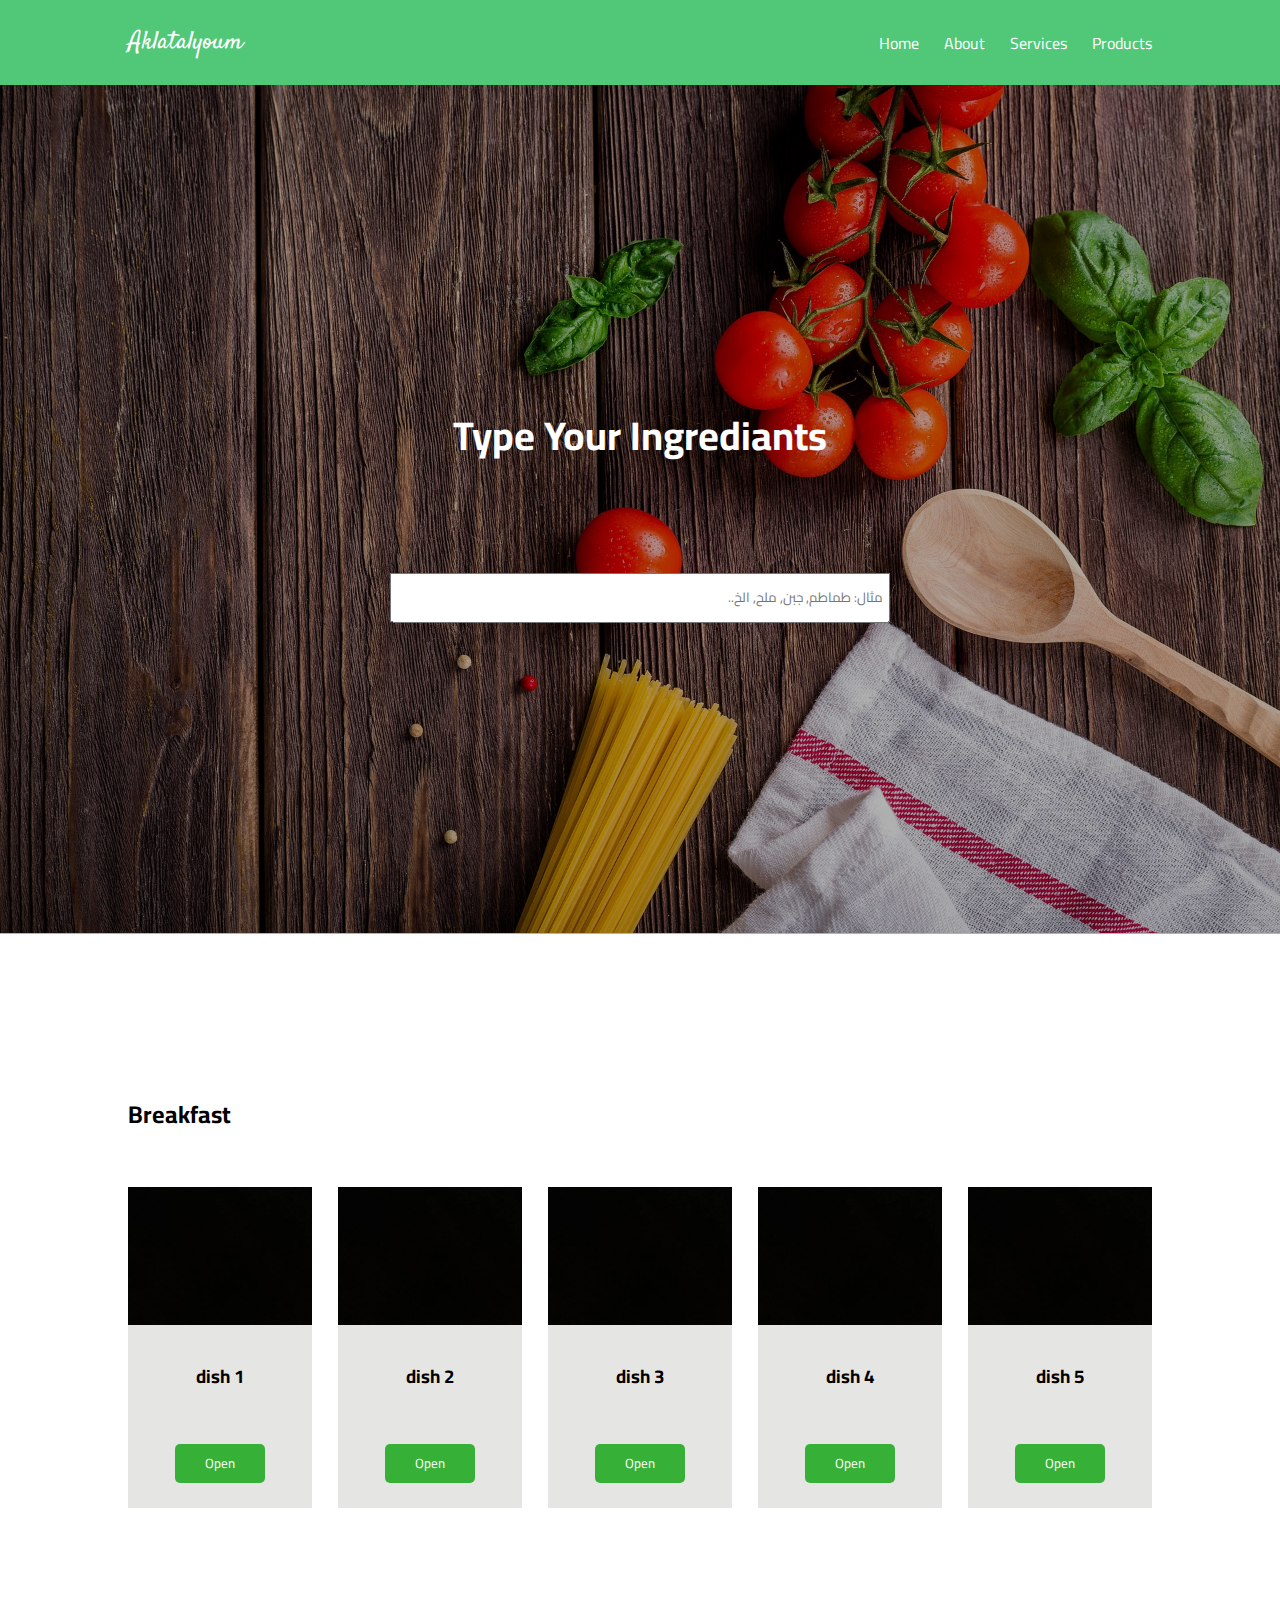
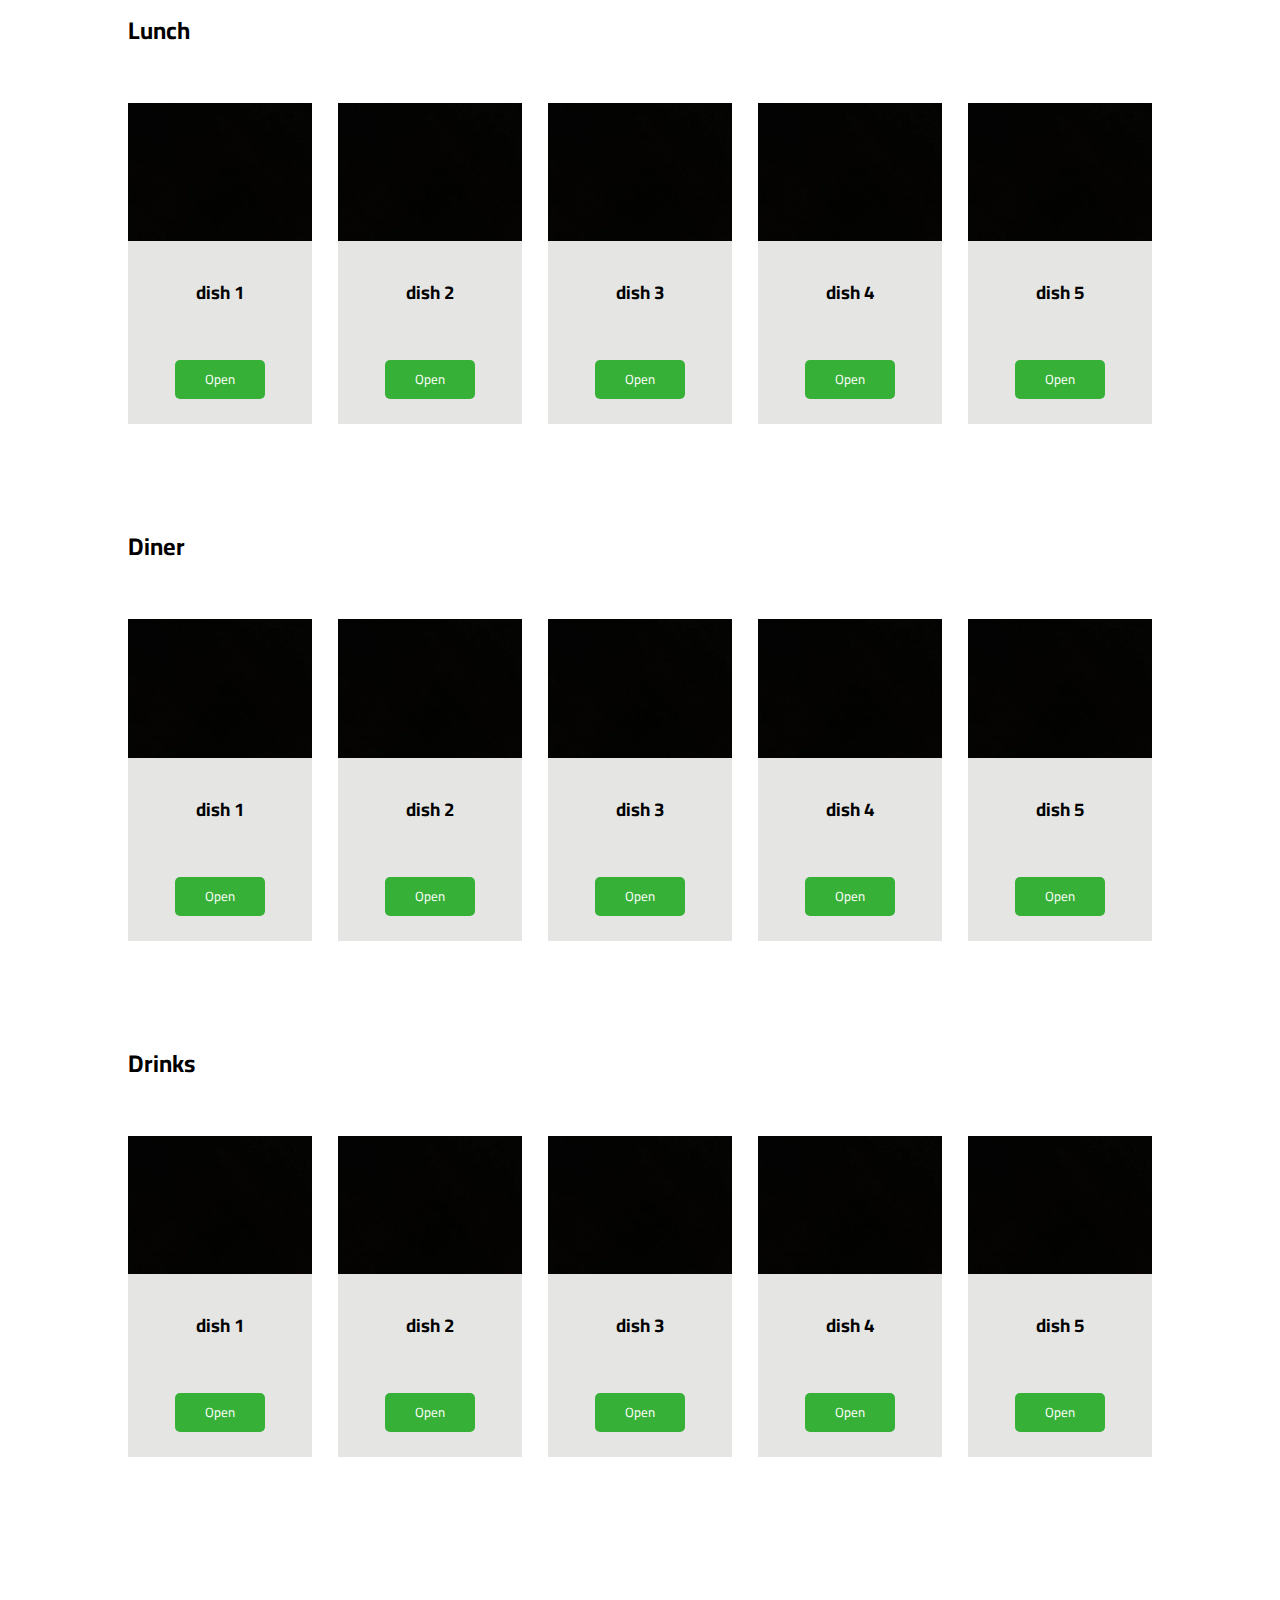
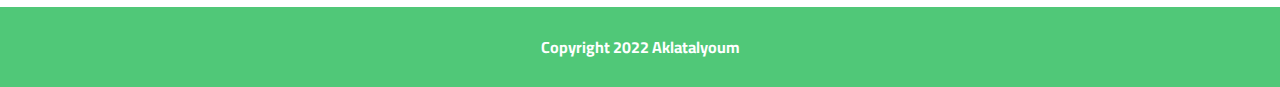
==== index.html @ df95ae71 "Add files via upload" ====
<!DOCTYPE html>
<html lang="en">
<head>
    <meta charset="UTF-8">
    <meta http-equiv="X-UA-Compatible" content="IE=edge">
    <meta name="viewport" content="width=device-width, initial-scale=1.0">
    <title>Aklatalyoum</title>
    <link rel="stylesheet" href="css/styles.css">
    <script src="js/index.js"></script>
</head>
<body>

    <!-- Nav Start -->

    <nav>

        <div class="container">

            <div class="logo">
                <p>Aklatalyoum</p>
            </div>

            <div class="links">
                <ul>
                    <a href="#"><li>Home</li></a>
                    <a href="#"><li>About</li></a>
                    <a href="#"><li>Services</li></a>
                    <a href="#"><li>Products</li></a>
                </ul>
            </div>

            <div class="menu" onclick="menu()">
                <svg xmlns="http://www.w3.org/2000/svg" viewBox="0 0 448 512"><!--! Font Awesome Pro 6.2.0 by @fontawesome - https://fontawesome.com License - https://fontawesome.com/license (Commercial License) Copyright 2022 Fonticons, Inc. --><path d="M0 96C0 78.3 14.3 64 32 64H416c17.7 0 32 14.3 32 32s-14.3 32-32 32H32C14.3 128 0 113.7 0 96zM0 256c0-17.7 14.3-32 32-32H416c17.7 0 32 14.3 32 32s-14.3 32-32 32H32c-17.7 0-32-14.3-32-32zM448 416c0 17.7-14.3 32-32 32H32c-17.7 0-32-14.3-32-32s14.3-32 32-32H416c17.7 0 32 14.3 32 32z"/></svg>
            </div>

        </div>

    </nav>

    <!-- Nav End -->

    <!-- Hero Start -->

    <section class="hero-section">

        <div class="container">

            <div class="background">

                <div class="image">

                    <img src="images/background.jpg" alt="background" class="background-image">

                    <div class="overlay">

                        <div class="text">
                            <h1>Type Your Ingrediants</h1>
                            <input type="text" placeholder="مثال: طماطم, جبن, ملح, الخ..">
                        </div>

                    </div>
                </div>

            </div>

        </div>

    </section>

    <!-- Hero End -->

    <!-- Main Start -->

    <section class="main-section">

        <div class="container">

            <div class="breakfast food-section">

                <div class="title">

                    <h2>Breakfast</h2>

                </div>

                <div class="dishes">

                    <div class="dish-1 dish">

                        <div class="image">
                            <img src="images/dish.jpg" alt="">
                        </div>

                        <div class="dish-name">
                            <h3>dish 1</h3>
                        </div>

                        <div class="dish-button">
                            <a href="html/breakfast/breakfast-1.html"><button>Open</button></a>
                        </div>

                    </div>
    
                    <div class="dish-2 dish">

                        <div class="image">
                            <img src="images/dish.jpg" alt="">
                        </div>

                        <div class="dish-name">
                            <h3>dish 2</h3>
                        </div>

                        <div class="dish-button">
                            <a href="html/breakfast/breakfast-2.html"><button>Open</button></a>
                        </div>

                    </div>
    
                    <div class="dish-3 dish">

                        <div class="image">
                            <img src="images/dish.jpg" alt="">
                        </div>

                        <div class="dish-name">
                            <h3>dish 3</h3>
                        </div>

                        <div class="dish-button">
                            <a href="html/breakfast/breakfast-3.html"><button>Open</button></a>
                        </div>

                    </div>
    
                    <div class="dish-4 dish">

                        <div class="image">
                            <img src="images/dish.jpg" alt="">
                        </div>

                        <div class="dish-name">
                            <h3>dish 4</h3>
                        </div>

                        <div class="dish-button">
                            <a href="html/breakfast/breakfast-4.html"><button>Open</button></a>
                        </div>

                    </div>
    
                    <div class="dish-5 dish">

                        <div class="image">
                            <img src="images/dish.jpg" alt="">
                        </div>

                        <div class="dish-name">
                            <h3>dish 5</h3>
                        </div>

                        <div class="dish-button">
                            <a href="html/breakfast/breakfast-5.html"><button>Open</button></a>
                        </div>

                    </div>

                </div>

            </div>

            <div class="lunch food-section">

                <div class="title">

                    <h2>Lunch</h2>
                    
                </div>

                <div class="dishes">

                    <div class="dish-1 dish">

                        <div class="image">
                            <img src="images/dish.jpg" alt="">
                        </div>

                        <div class="dish-name">
                            <h3>dish 1</h3>
                        </div>

                        <div class="dish-button">
                            <a href="html/lunch/lunch-1.html"><button>Open</button></a>
                        </div>

                    </div>
    
                    <div class="dish-2 dish">

                        <div class="image">
                            <img src="images/dish.jpg" alt="">
                        </div>

                        <div class="dish-name">
                            <h3>dish 2</h3>
                        </div>

                        <div class="dish-button">
                            <a href="html/lunch/lunch-2.html"><button>Open</button></a>
                        </div>

                    </div>
    
                    <div class="dish-3 dish">

                        <div class="image">
                            <img src="images/dish.jpg" alt="">
                        </div>

                        <div class="dish-name">
                            <h3>dish 3</h3>
                        </div>

                        <div class="dish-button">
                            <a href="html/lunch/lunch-3.html"><button>Open</button></a>
                        </div>

                    </div>
    
                    <div class="dish-4 dish">

                        <div class="image">
                            <img src="images/dish.jpg" alt="">
                        </div>

                        <div class="dish-name">
                            <h3>dish 4</h3>
                        </div>

                        <div class="dish-button">
                            <a href="html/lunch/lunch-4.html"><button>Open</button></a>
                        </div>

                    </div>
    
                    <div class="dish-5 dish">

                        <div class="image">
                            <img src="images/dish.jpg" alt="">
                        </div>

                        <div class="dish-name">
                            <h3>dish 5</h3>
                        </div>

                        <div class="dish-button">
                            <a href="html/lunch/lunch-5.html"><button>Open</button></a>
                        </div>

                    </div>

                </div>

            </div>

            <div class="diner food-section">

                <div class="title">

                    <h2>Diner</h2>
                    
                </div>

                <div class="dishes">

                    <div class="dish-1 dish">

                        <div class="image">
                            <img src="images/dish.jpg" alt="">
                        </div>

                        <div class="dish-name">
                            <h3>dish 1</h3>
                        </div>

                        <div class="dish-button">
                            <a href="html/diner/diner-1.html"><button>Open</button></a>
                        </div>

                    </div>
    
                    <div class="dish-2 dish">

                        <div class="image">
                            <img src="images/dish.jpg" alt="">
                        </div>

                        <div class="dish-name">
                            <h3>dish 2</h3>
                        </div>

                        <div class="dish-button">
                            <a href="html/diner/diner-2.html"><button>Open</button></a>
                        </div>

                    </div>
    
                    <div class="dish-3 dish">

                        <div class="image">
                            <img src="images/dish.jpg" alt="">
                        </div>

                        <div class="dish-name">
                            <h3>dish 3</h3>
                        </div>

                        <div class="dish-button">
                            <a href="html/diner/diner-3.html"><button>Open</button></a>
                        </div>

                    </div>
    
                    <div class="dish-4 dish">

                        <div class="image">
                            <img src="images/dish.jpg" alt="">
                        </div>

                        <div class="dish-name">
                            <h3>dish 4</h3>
                        </div>

                        <div class="dish-button">
                            <a href="html/diner/diner-4.html"><button>Open</button></a>
                        </div>

                    </div>
    
                    <div class="dish-5 dish">

                        <div class="image">
                            <img src="images/dish.jpg" alt="">
                        </div>

                        <div class="dish-name">
                            <h3>dish 5</h3>
                        </div>

                        <div class="dish-button">
                            <a href="html/diner/diner-5.html"><button>Open</button></a>
                        </div>

                    </div>

                </div>

            </div>

            <div class="drinks food-section">

                <div class="title">

                    <h2>Drinks</h2>
                    
                </div>

                <div class="dishes">

                    <div class="dish-1 dish">

                        <div class="image">
                            <img src="images/dish.jpg" alt="">
                        </div>

                        <div class="dish-name">
                            <h3>dish 1</h3>
                        </div>

                        <div class="dish-button">
                            <a href="html/drinks/drink-1.html"><button>Open</button></a>
                        </div>

                    </div>
    
                    <div class="dish-2 dish">

                        <div class="image">
                            <img src="images/dish.jpg" alt="">
                        </div>

                        <div class="dish-name">
                            <h3>dish 2</h3>
                        </div>

                        <div class="dish-button">
                            <a href="html/drinks/drink-2.html"><button>Open</button></a>
                        </div>

                    </div>
    
                    <div class="dish-3 dish">

                        <div class="image">
                            <img src="images/dish.jpg" alt="">
                        </div>

                        <div class="dish-name">
                            <h3>dish 3</h3>
                        </div>

                        <div class="dish-button">
                            <a href="html/drinks/drink-3.html"><button>Open</button></a>
                        </div>

                    </div>
    
                    <div class="dish-4 dish">

                        <div class="image">
                            <img src="images/dish.jpg" alt="">
                        </div>

                        <div class="dish-name">
                            <h3>dish 4</h3>
                        </div>

                        <div class="dish-button">
                            <a href="html/drinks/drink-4.html"><button>Open</button></a>
                        </div>

                    </div>
    
                    <div class="dish-5 dish">

                        <div class="image">
                            <img src="images/dish.jpg" alt="">
                        </div>

                        <div class="dish-name">
                            <h3>dish 5</h3>
                        </div>

                        <div class="dish-button">
                            <a href="html/drinks/drink-5.html"><button>Open</button></a>
                        </div>

                    </div>

                </div>

            </div>

        </div>

    </section>

    <!-- Main End -->

    <!-- Footer Start -->

    <footer>

        <div class="container">

            <h4>Copyright 2022 Aklatalyoum</h4>

        </div>

    </footer>

    <!-- Footer End -->

</body>
</html>
---- css/styles.css ----
/* Global Values Start */

@import url('https://fonts.googleapis.com/css2?family=Cairo:wght@300;400;700&display=swap');
@import url('https://fonts.googleapis.com/css2?family=Satisfy&display=swap');

:root {
    --green:#50C878;
    --medium-green:#37b037;
    --dark-green:#02794f;
    --blue-green:#088F8F;
    --transparent-black: rgba(0, 0, 0, 0.8);
    --padding: 100px 0;
}

* {
    box-sizing: border-box;
    scroll-behavior: smooth;
    margin: 0;
    padding: 0;
    font-family: 'Cairo', sans-serif;
}

a {
    color: white;
    text-decoration: none;
}

a:hover {
    color: rgb(224, 224, 224);
}

.container {
    width: 80%;
    margin: auto;
    display: flex;
    justify-content: space-between;
    align-items: center;
}

ul {
    list-style: none;
    display: flex;
    gap: 25px;
}

.menu {
    width: 7%;
    display: none;
}

.menu svg {
    width: 100%;
    fill: white;
}

.links {
    display: block;
}

/* Global Values End */

/* Nav Start */

nav {
    padding: 25px 0;
    background-color: var(--green);
    color: white;
}

.logo p {
    font-family: 'Satisfy', cursive;
    font-size: 25px;
}

@media screen and (min-width: 426px) and (max-width: 769px) {

    nav .container {
        width: 90%;
    }

}

@media screen and (max-width: 426px) {

    nav {
        position: relative;
    }

    nav .links {
        opacity: 0;
        position: absolute;
        left: 0;
        top: 100%;
        background-color: var(--transparent-black);
        width: 100%;
        transition: .2s;
        z-index: 5;
    }

    ul {
        flex-direction: column;
        gap: 0;
        direction: rtl;
    }

    ul a {
        padding: 10px 10%;
        border: 1px solid black;
    }

    .menu {
        display: block;
    }

    .logo p {
        font-family: 'Satisfy', cursive;
        font-size: 20px;
    }

}

/* Nav End */

/* Hero Start */

.hero-section {
    width: 100%;
    margin: auto;
}

.hero-section .container {
    width: 100%;
}

.hero-section img {
    width: 100%;
    position: relative;
}

.hero-section .image {
    width: 100%;
    position: relative;
}

.hero-section .image .overlay {
    position: absolute;
    top: 0;
    left: 0;
    background-color: rgba(0, 0, 0, 0.3);
    width: 100%;
    height: calc(100% - 8px);
    z-index: 2;
}

.hero-section .image .overlay .text {
    position: absolute;
    top: 50%;
    left: 50%;
    transform: translate(-50%, -50%);
    text-align: center;
    color: white;
    width: 100%;
}

.hero-section .image .overlay .text h1 {
    margin-bottom: 100px;
    font-size: 40px;
}

.hero-section .image .overlay .text input {
    width: 500px;
    height: 50px;
    padding: 5px;
    direction: rtl;
}

@media screen and (max-width: 426px) {

    .hero-section .image .overlay .text h1 {
        margin-bottom: 50px;
        font-size: 30px;
    }
    
    .hero-section .image .overlay .text input {
        width: 250px;
        height: 25px;
        padding: 5px;
        direction: rtl;
    }

    .hero-section img {
        height: 400px;
    }

}

/* Hero End */

/* Main Start */

.main-section {
    padding: var(--padding);
}

.main-section .container {
    flex-direction: column;
}

.main-section .container .food-section {
    margin: 50px 0;
}

.main-section .container .food-section .title {
    margin-bottom: 50px;
}

.main-section .container .dishes {
    display: flex;
    justify-content: space-between;
    position: relative;
}

.main-section .container .dish {
    width: 18%;
    background-color: #E5E6E4;
}

.main-section .container .dish .image img {
    width: 100%;
}

.main-section .container .dish .dish-name {
    text-align: center;
    margin: 25px 0;
}

.main-section .container .dish .dish-button {
    width: 100%;
    margin: auto;
    text-align: center;
}

.main-section .container .dish .dish-button button {
    padding: 7px 30px;
    margin: 25px 0;
    text-align: center;
    color: white;
    border: 0;
    border-radius: 5px;
    background-color: var(--medium-green);
}

.main-section .container .dish .dish-button button:hover {
    background-color: var(--dark-green);
    transition: 0.5s;
}

@media screen and (min-width: 426px) and (max-width: 769px) {
    
    .main-section {
        width: 100%;
        padding: 100px 0;
    }

    .main-section .container {
        width: 90%;
    }

}

@media screen and (max-width: 426px) {

    .main-section .container {
        text-align: center;
        width: 80%;
    }

    .main-section .container .dishes {
        flex-direction: column;
        width: 100%;
    }

    .main-section .container .dishes .dish {
        width: 100%;
        margin: 25px 0;
    }

}

/* Main End */

/* Footer Start */

footer {
    padding: 25px 0;
    text-align: center;
    color: white;
    background-color: var(--green);
}

footer .container {
    text-align: center;
    display: flex;
    justify-content: center;
}

/* Footer End */
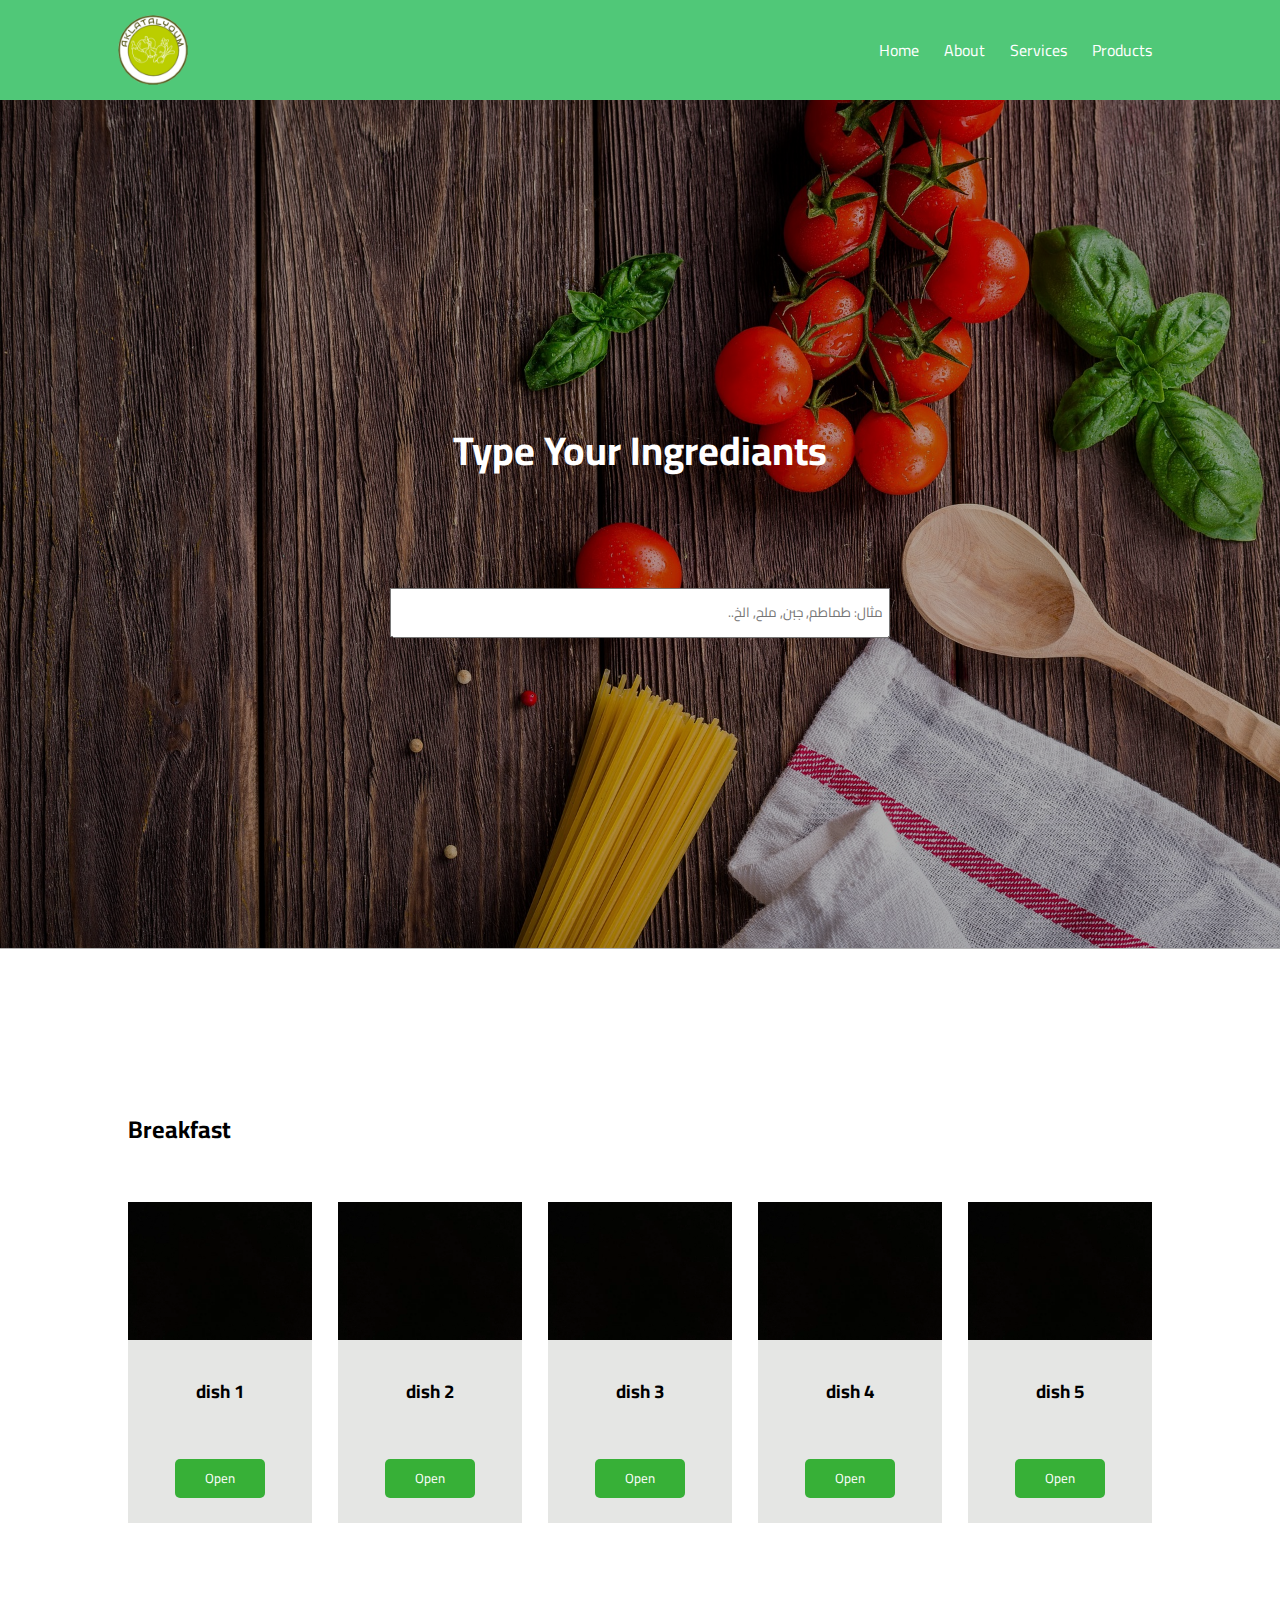
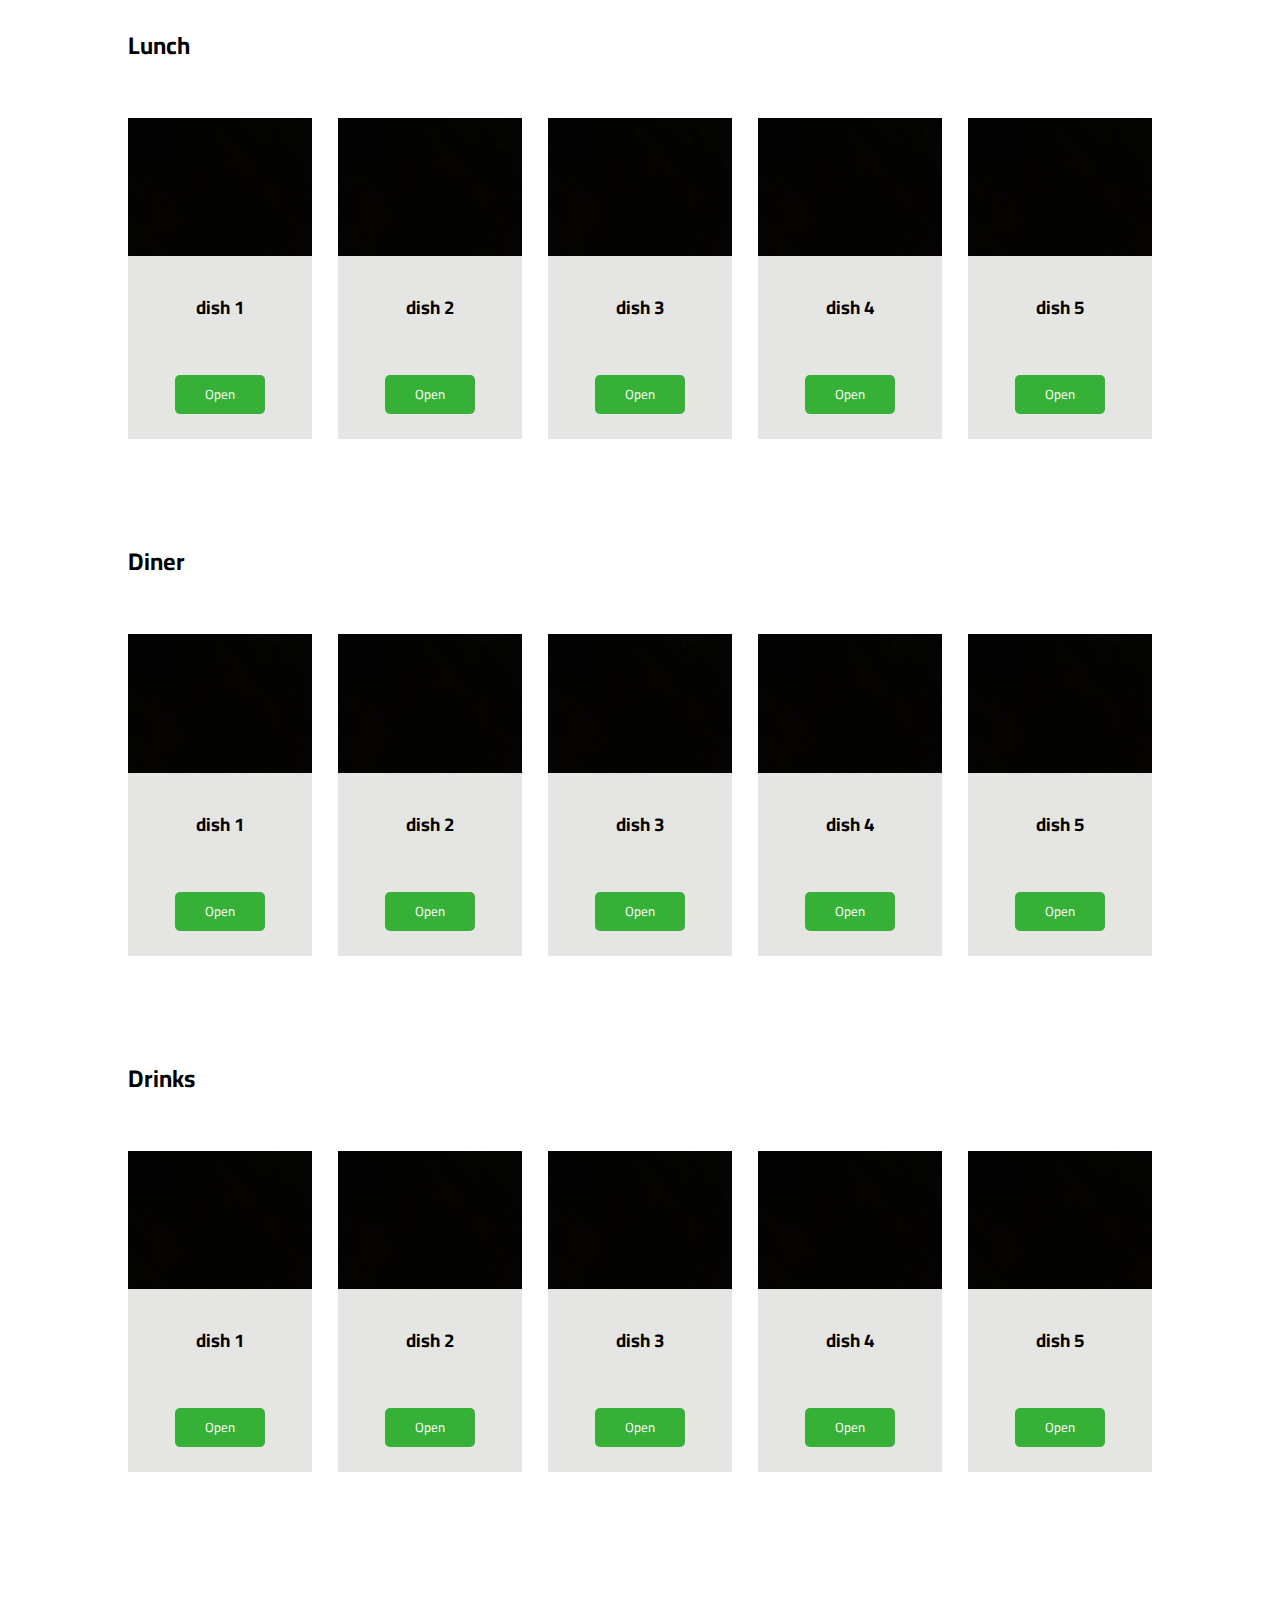
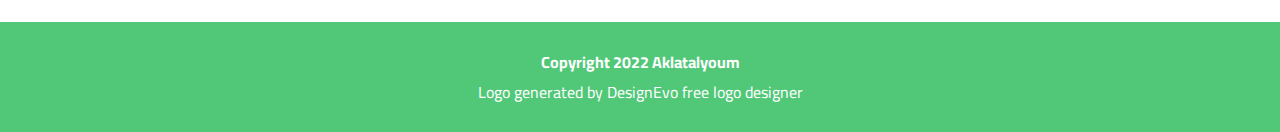
==== commit 724175e0: "Add files via upload" ====
--- a/index.html
+++ b/index.html
@@ -7,6 +7,14 @@
     <title>Aklatalyoum</title>
     <link rel="stylesheet" href="css/styles.css">
     <script src="js/index.js"></script>
+
+    <!-- Icon Start -->
+    <link rel="apple-touch-icon" sizes="180x180" href="images/Icon/apple-touch-icon.png">
+    <link rel="icon" type="image/png" sizes="32x32" href="images/Icon/favicon-32x32.png">
+    <link rel="icon" type="image/png" sizes="16x16" href="images/Icon/favicon-16x16.png">
+    <link rel="manifest" href="images/Icon/site.webmanifest">
+    <!-- Icon End -->
+
 </head>
 <body>
 
@@ -17,7 +25,7 @@
         <div class="container">
 
             <div class="logo">
-                <p>Aklatalyoum</p>
+                <img src="images/logo/logo.png" alt="">
             </div>
 
             <div class="links">
@@ -464,6 +472,7 @@
         <div class="container">
 
             <h4>Copyright 2022 Aklatalyoum</h4>
+            <div>Logo generated by <a href="https://www.designevo.com/" title="Free Online Logo Maker">DesignEvo free logo designer</a></div>
 
         </div>
 
--- a/css/styles.css
+++ b/css/styles.css
@@ -67,9 +67,23 @@
     color: white;
 }
 
-.logo p {
-    font-family: 'Satisfy', cursive;
-    font-size: 25px;
+nav .container {
+    align-items: center;
+}
+
+.logo {
+    width: 100%;
+    height: 50px;
+    position: relative;
+    text-align: center;
+}
+
+.logo img {
+    position: absolute;
+    top: 0;
+    left: 0;
+    width: 50px;
+    transform: scale(2.5);
 }
 
 @media screen and (min-width: 426px) and (max-width: 769px) {
@@ -112,9 +126,15 @@
         display: block;
     }
 
-    .logo p {
-        font-family: 'Satisfy', cursive;
-        font-size: 20px;
+    .logo {
+        height: 50px;
+    }
+
+    .logo img {
+        width: 50px;
+        top: 0;
+        text-align: center;
+        transform: scale(2);
     }
 
 }
@@ -299,8 +319,10 @@
 }
 
 footer .container {
+    width: 90%;
     text-align: center;
     display: flex;
+    flex-direction: column;
     justify-content: center;
 }
 
